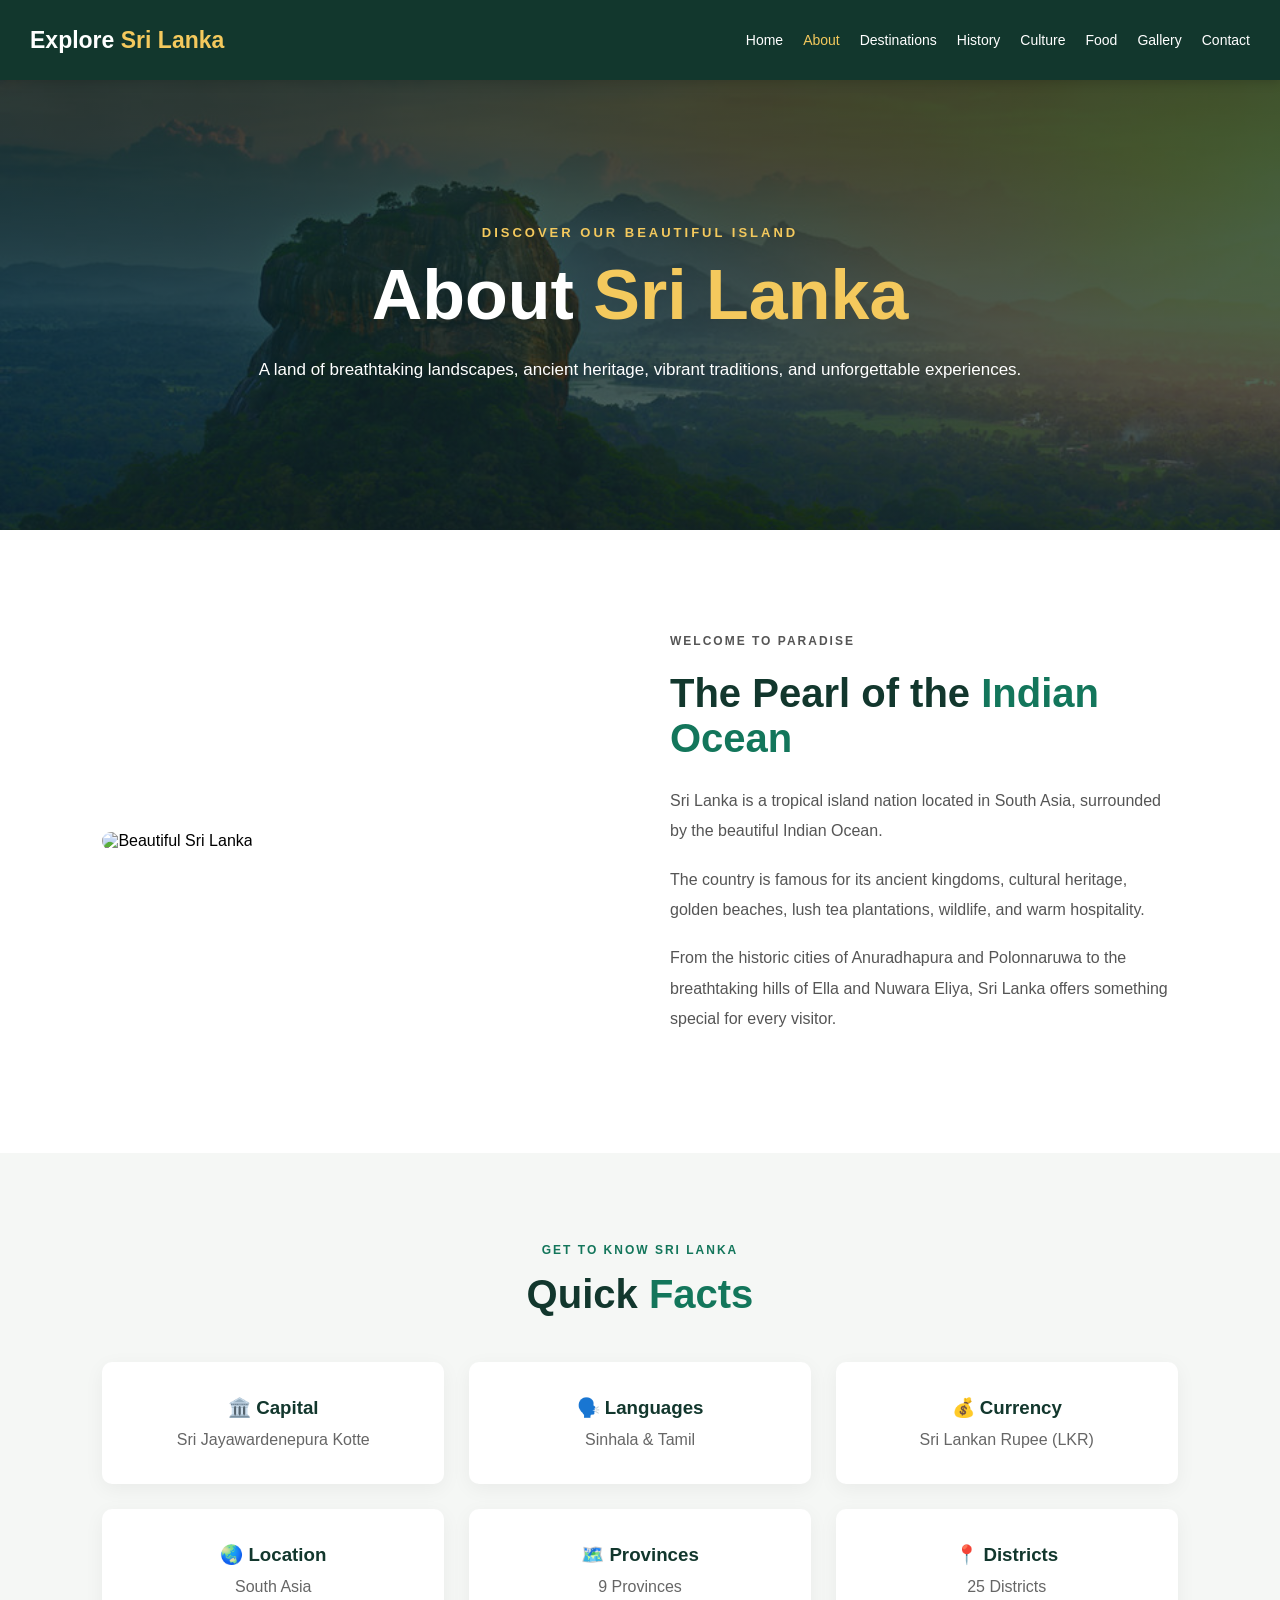
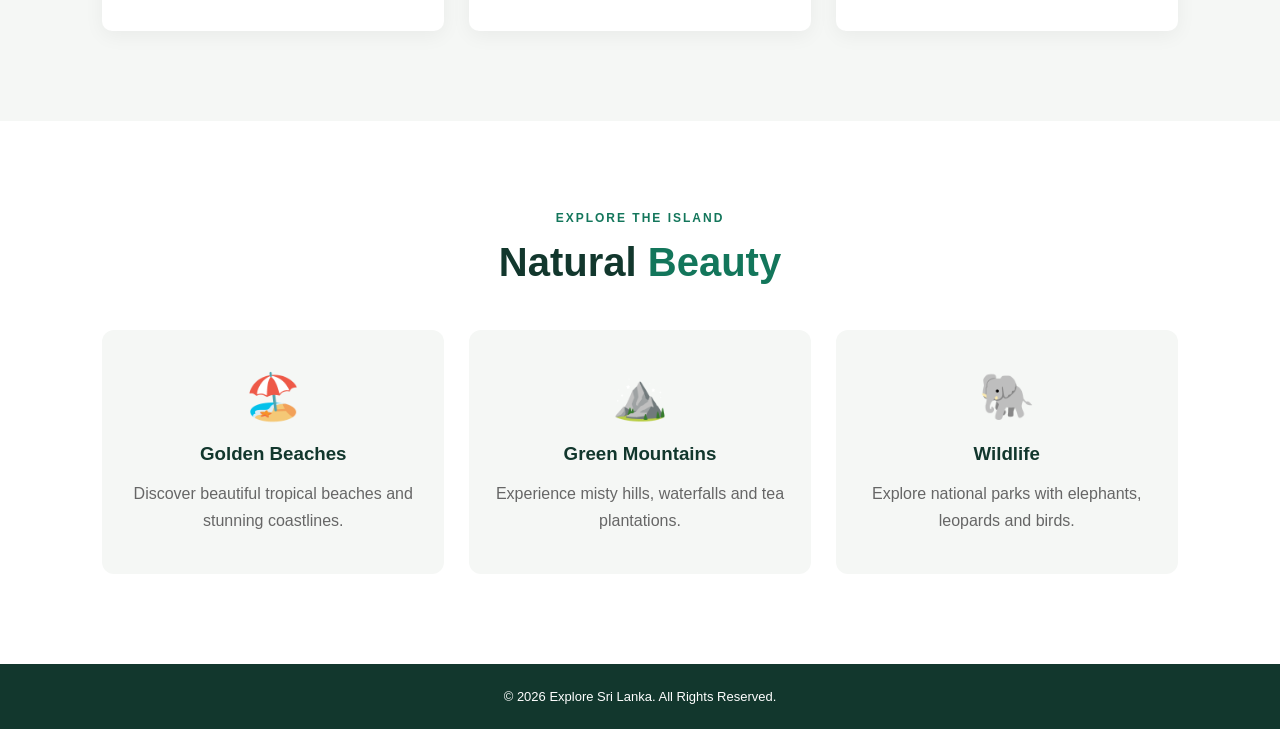
==== frontend/pages/about.html @ 3e44cd5e "Merge pull request #2 from AIWPerera/feature/about Add About page with styling and content" ====
<!DOCTYPE html>
<html lang="en">
<head>
    <meta charset="UTF-8">
    <meta name="viewport"
          content="width=device-width, initial-scale=1.0">

    <title>About Sri Lanka | Explore Sri Lanka</title>

    <link rel="stylesheet" href="../css/style.css">
    <link rel="stylesheet" href="../css/about.css">
</head>
<body>

    <!-- Navigation Bar -->
    <header class="header">
        <nav class="navbar">

            <a href="../index.html" class="logo">
                Explore <span>Sri Lanka</span>
            </a>

            <ul class="nav-links" id="navLinks">
                <li><a href="../index.html">Home</a></li>
                <li><a href="about.html" class="active">About</a></li>
                <li><a href="destinations.html">Destinations</a></li>
                <li><a href="history.html">History</a></li>
                <li><a href="culture.html">Culture</a></li>
                <li><a href="food.html">Food</a></li>
                <li><a href="gallery.html">Gallery</a></li>
                <li><a href="contact.html">Contact</a></li>
            </ul>

            <button class="menu-toggle" id="menuToggle"
                    aria-label="Open navigation menu"
                    aria-expanded="false">
                &#9776;
            </button>

        </nav>
    </header>

    <main>

        <!-- About Hero -->
        <section class="about-hero">
            <div class="about-hero-content">
                <p class="about-subtitle">DISCOVER OUR BEAUTIFUL ISLAND</p>
                <h1>About <span>Sri Lanka</span></h1>
                <p>
                    A land of breathtaking landscapes,
                    ancient heritage, vibrant traditions,
                    and unforgettable experiences.
                </p>
            </div>
        </section>

        <!-- Introduction -->
        <section class="about-intro">
            <div class="intro-container">

                <div class="intro-image">
                    <img src="C:\Users\USER\Desktop\my Sites\Sri Lanka\frontend\assets\images\apura-1.webp"
                         alt="Beautiful Sri Lanka">
                </div>

                <div class="intro-text">
                    <p class="section-label">WELCOME TO PARADISE</p>

                    <h2>The Pearl of the <span>Indian Ocean</span></h2>

                    <p>
                        Sri Lanka is a tropical island nation
                        located in South Asia, surrounded by
                        the beautiful Indian Ocean.
                    </p>

                    <p>
                        The country is famous for its ancient
                        kingdoms, cultural heritage, golden
                        beaches, lush tea plantations,
                        wildlife, and warm hospitality.
                    </p>

                    <p>
                        From the historic cities of
                        Anuradhapura and Polonnaruwa to the
                        breathtaking hills of Ella and
                        Nuwara Eliya, Sri Lanka offers
                        something special for every visitor.
                    </p>
                </div>

            </div>
        </section>

        <!-- Quick Facts -->
        <section class="quick-facts">
            <div class="section-heading">
                <p class="section-label">GET TO KNOW SRI LANKA</p>
                <h2>Quick <span>Facts</span></h2>
            </div>

            <div class="facts-container">
                <div class="fact-card">
                    <h3>🏛️ Capital</h3>
                    <p>Sri Jayawardenepura Kotte</p>
                </div>

                <div class="fact-card">
                    <h3>🗣️ Languages</h3>
                    <p>Sinhala & Tamil</p>
                </div>

                <div class="fact-card">
                    <h3>💰 Currency</h3>
                    <p>Sri Lankan Rupee (LKR)</p>
                </div>

                <div class="fact-card">
                    <h3>🌏 Location</h3>
                    <p>South Asia</p>
                </div>

                <div class="fact-card">
                    <h3>🗺️ Provinces</h3>
                    <p>9 Provinces</p>
                </div>

                <div class="fact-card">
                    <h3>📍 Districts</h3>
                    <p>25 Districts</p>
                </div>
            </div>
        </section>

        <!-- Natural Beauty -->
        <section class="natural-beauty">
            <div class="section-heading">
                <p class="section-label">EXPLORE THE ISLAND</p>
                <h2>Natural <span>Beauty</span></h2>
            </div>

            <div class="beauty-container">
                <div class="beauty-card">
                    <div class="beauty-icon">🏖️</div>
                    <h3>Golden Beaches</h3>
                    <p>
                        Discover beautiful tropical
                        beaches and stunning coastlines.
                    </p>
                </div>

                <div class="beauty-card">
                    <div class="beauty-icon">⛰️</div>
                    <h3>Green Mountains</h3>
                    <p>
                        Experience misty hills,
                        waterfalls and tea plantations.
                    </p>
                </div>

                <div class="beauty-card">
                    <div class="beauty-icon">🐘</div>
                    <h3>Wildlife</h3>
                    <p>
                        Explore national parks with
                        elephants, leopards and birds.
                    </p>
                </div>
            </div>
        </section>

    </main>

    <footer class="about-footer">
        <p>© 2026 Explore Sri Lanka. All Rights Reserved.</p>
    </footer>

    <script src="../js/main.js"></script>
</body>
</html>
---- frontend/css/style.css ----
/* General Styles */
* {
    margin: 0;
    padding: 0;
    box-sizing: border-box;
}

body {
    font-family: Arial, sans-serif;
    background-color: #f5f7f5;
}

/* Header */
.header {
    background-color: #12372d;
    width: 100%;
    position: sticky;
    top: 0;
    z-index: 1000;
    box-shadow: 0 3px 10px rgba(0, 0, 0, 0.15);
}

/* Navbar */
.navbar {
    max-width: 1400px;
    margin: auto;
    padding: 0 30px;
    min-height: 80px;

    display: flex;
    align-items: center;
    justify-content: space-between;
    gap: 20px;
}

/* Logo */
.logo {
    color: white;
    text-decoration: none;
    font-size: 23px;
    font-weight: bold;
    white-space: nowrap;
}

.logo span {
    color: #f4c95d;
}

/* Navigation Links */
.nav-links {
    list-style: none;
    display: flex;
    align-items: center;
    gap: 20px;
}

.nav-links a {
    color: white;
    text-decoration: none;
    font-size: 14px;
    font-weight: 500;
    transition: color 0.3s;
}

.nav-links a:hover,
.nav-links a.active {
    color: #f4c95d;
}

/* Mobile Menu Button */
.menu-toggle {
    display: none;
    background: none;
    border: none;
    color: white;
    font-size: 28px;
    cursor: pointer;
}

/* Temporary Welcome Section */
.welcome {
    text-align: center;
    padding: 100px 20px;
}

.welcome h1 {
    color: #12372d;
    font-size: 42px;
    margin-bottom: 15px;
}

.welcome p {
    color: #555;
    font-size: 20px;
}

/* Responsive Navigation */
@media (max-width: 1100px) {

    .menu-toggle {
        display: block;
    }

    .nav-links {
        display: none;
        position: absolute;
        top: 80px;
        left: 0;
        width: 100%;
        background-color: #12372d;
        flex-direction: column;
        align-items: center;
        padding: 25px;
        gap: 25px;
    }

    .nav-links.show {
        display: flex;
    }
}

@media (max-width: 480px) {

    .navbar {
        padding: 0 15px;
    }

    .logo {
        font-size: 18px;
    }

    .welcome h1 {
        font-size: 30px;
    }
}


/* =========================
   HOME HERO SECTION
========================= */

.hero {
    min-height: calc(100vh - 80px);
    position: relative;
    display: flex;
    align-items: center;

    background-image: url("../assets/images/hero.jpg?v=2");
    background-size: cover;
    background-position: center;
    background-repeat: no-repeat;

    color: white;
}

.hero-overlay {
    position: absolute;
    inset: 0;
    background: linear-gradient(
        90deg,
        rgba(0, 30, 22, 0.88),
        rgba(0, 30, 22, 0.30)
    );
}

.hero-content {
    position: relative;
    z-index: 1;
    max-width: 850px;
    padding: 70px 8%;
}

.hero-subtitle {
    color: #f4c95d;
    font-size: 13px;
    font-weight: bold;
    letter-spacing: 3px;
    margin-bottom: 20px;
}

.hero h1 {
    font-size: clamp(42px, 6vw, 80px);
    font-weight: 800;
    line-height: 1.15;
    margin-bottom: 25px;
}

.hero h1 span {
    color: #f4c95d;
    display: block;
}

.hero-description {
    font-size: 17px;
    line-height: 1.8;
    max-width: 600px;
    margin-bottom: 35px;
    color: #f1f1f1;
}

.hero-buttons {
    display: flex;
    gap: 18px;
    flex-wrap: wrap;
}

.btn {
    display: inline-block;
    padding: 14px 28px;
    border-radius: 5px;
    font-size: 14px;
    font-weight: bold;
    text-decoration: none;
    transition: 0.3s;
}

.btn-primary {
    background-color: #f4c95d;
    color: #12372d;
}

.btn-primary:hover {
    background-color: #ffdb80;
    transform: translateY(-3px);
}

.btn-outline {
    border: 2px solid white;
    color: white;
}

.btn-outline:hover {
    background-color: white;
    color: #12372d;
    transform: translateY(-3px);
}

/* Mobile Responsive Hero */
@media (max-width: 768px) {
    .hero {
        min-height: calc(100vh - 80px);
    }

    .hero-content {
        padding: 60px 6%;
    }

    .hero-description {
        font-size: 15px;
    }

    .hero-buttons {
        flex-direction: column;
        align-items: flex-start;
    }
}
---- frontend/css/about.css ----
/* ABOUT PAGE */

.about-hero {
    min-height: 450px;
    display: flex;
    align-items: center;
    justify-content: center;
    text-align: center;
    padding: 100px 20px;

    background:
        linear-gradient(rgba(0, 35, 25, 0.75),
                        rgba(0, 35, 25, 0.65)),
        url("../assets/images/hero.jpg")
        center/cover no-repeat;
}

.about-hero-content {
    max-width: 800px;
    color: white;
}

.about-subtitle {
    color: #f4c95d;
    letter-spacing: 3px;
    font-size: 13px;
    font-weight: bold;
    margin-bottom: 15px;
}

.about-hero h1 {
    font-size: clamp(42px, 6vw, 70px);
    margin-bottom: 20px;
}

.about-hero h1 span {
    color: #f4c95d;
}

.about-hero-content > p:last-child {
    font-size: 17px;
    line-height: 1.8;
}

.about-intro {
    padding: 100px 8%;
    background: white;
}

.intro-container {
    max-width: 1200px;
    margin: auto;
    display: grid;
    grid-template-columns: 1fr 1fr;
    gap: 60px;
    align-items: center;
}

.intro-image img {
    width: 100%;
    height: 450px;
    object-fit: cover;
    border-radius: 12px;
}

.section-label {
    color: #13765b;
    font-weight: bold;
    font-size: 12px;
    letter-spacing: 2px;
    margin-bottom: 15px;
}

.intro-text h2,
.section-heading h2 {
    font-size: 40px;
    color: #12372d;
    margin-bottom: 25px;
}

.intro-text h2 span,
.section-heading h2 span {
    color: #13765b;
}

.intro-text p {
    line-height: 1.9;
    color: #555;
    margin-bottom: 18px;
}

/* Quick Facts */
.quick-facts {
    padding: 90px 8%;
    background: #f5f7f5;
}

.section-heading {
    text-align: center;
    margin-bottom: 45px;
}

.facts-container {
    max-width: 1150px;
    margin: auto;
    display: grid;
    grid-template-columns: repeat(3, 1fr);
    gap: 25px;
}

.fact-card {
    background: white;
    padding: 35px 20px;
    border-radius: 10px;
    text-align: center;
    box-shadow: 0 5px 20px rgba(0,0,0,0.05);
    transition: transform 0.3s;
}

.fact-card:hover {
    transform: translateY(-7px);
}

.fact-card h3 {
    color: #12372d;
    margin-bottom: 12px;
}

.fact-card p {
    color: #666;
}

/* Natural Beauty */
.natural-beauty {
    padding: 90px 8%;
    background: white;
}

.beauty-container {
    max-width: 1150px;
    margin: auto;
    display: grid;
    grid-template-columns: repeat(3, 1fr);
    gap: 25px;
}

.beauty-card {
    background: #f5f7f5;
    padding: 40px 25px;
    border-radius: 12px;
    text-align: center;
    transition: transform 0.3s;
}

.beauty-card:hover {
    transform: translateY(-7px);
}

.beauty-icon {
    font-size: 45px;
    margin-bottom: 20px;
}

.beauty-card h3 {
    color: #12372d;
    margin-bottom: 15px;
}

.beauty-card p {
    color: #666;
    line-height: 1.7;
}

/* Footer */
.about-footer {
    background: #12372d;
    padding: 25px;
    text-align: center;
}

.about-footer p {
    color: white;
    font-size: 13px;
}

/* Responsive */
@media (max-width: 768px) {
    .intro-container {
        grid-template-columns: 1fr;
    }

    .facts-container,
    .beauty-container {
        grid-template-columns: 1fr;
    }

    .intro-text h2,
    .section-heading h2 {
        font-size: 30px;
    }

    .about-intro {
        padding: 60px 6%;
    }
}
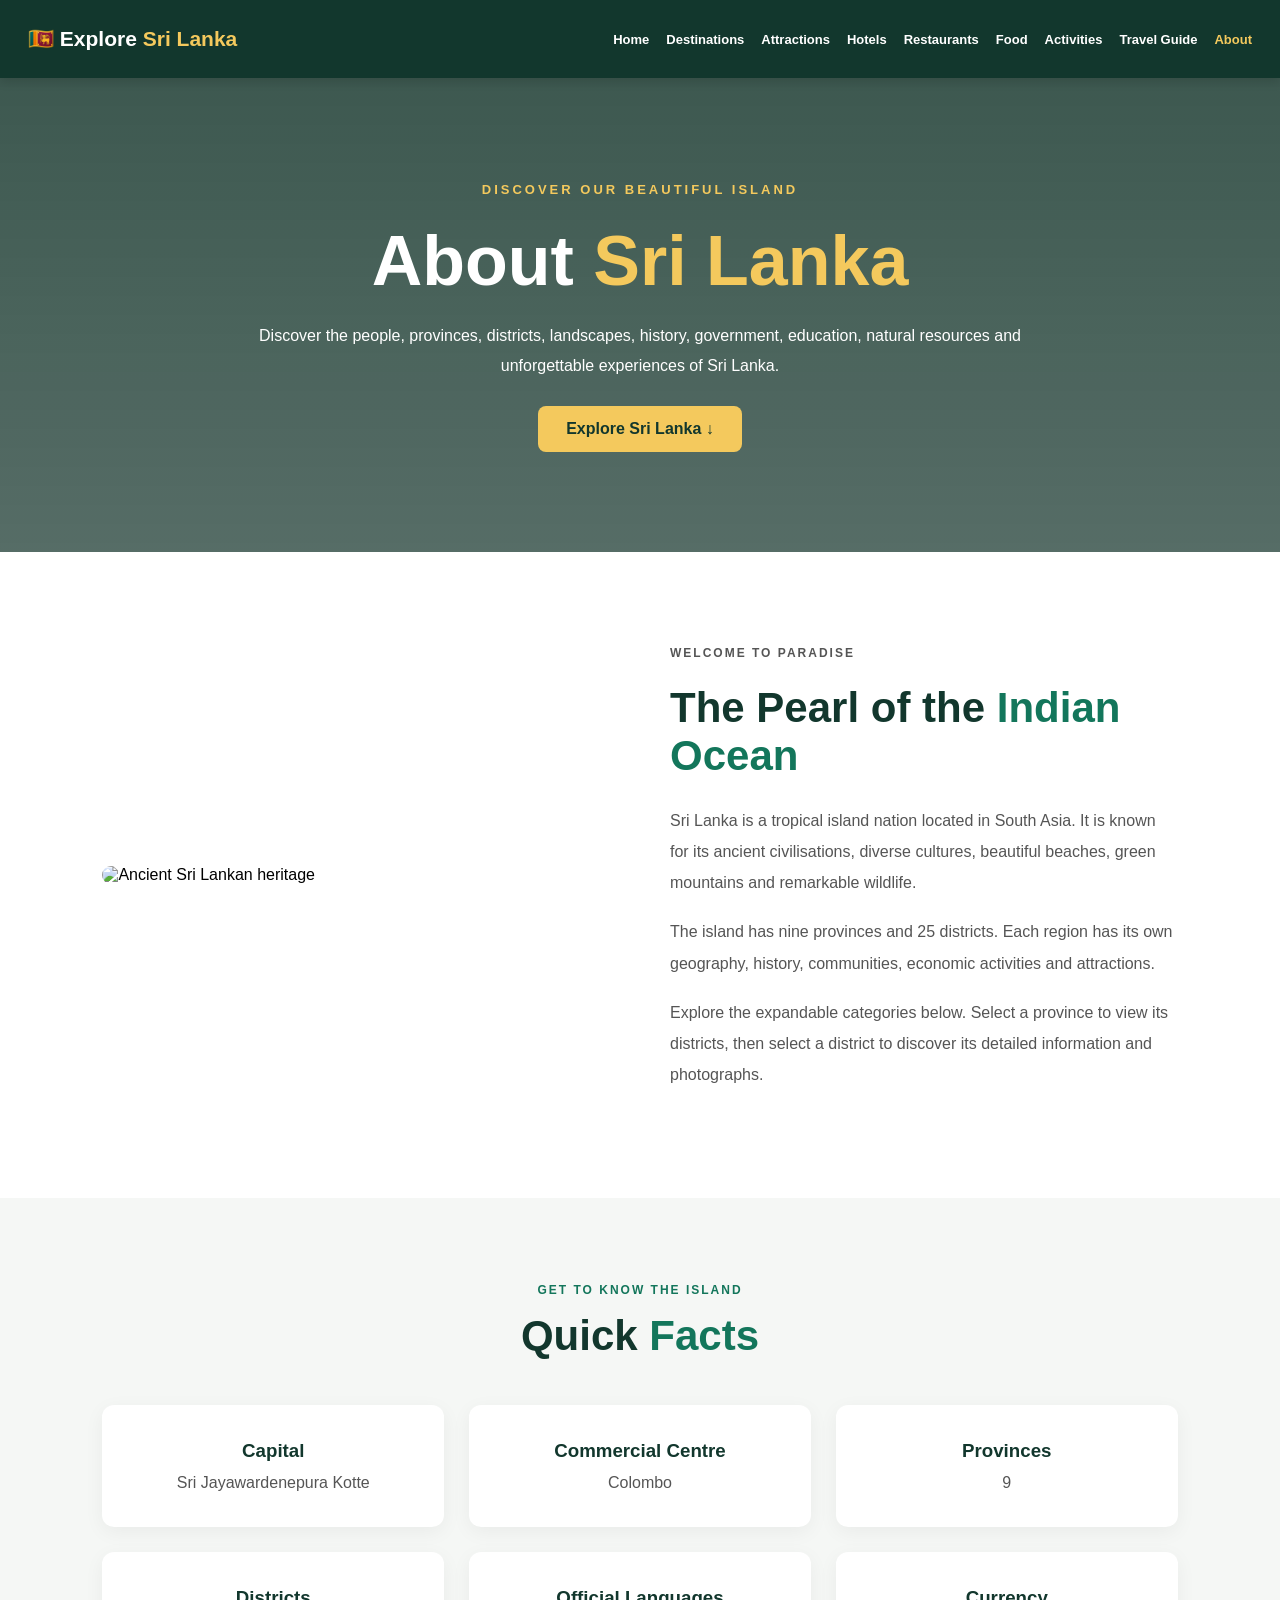
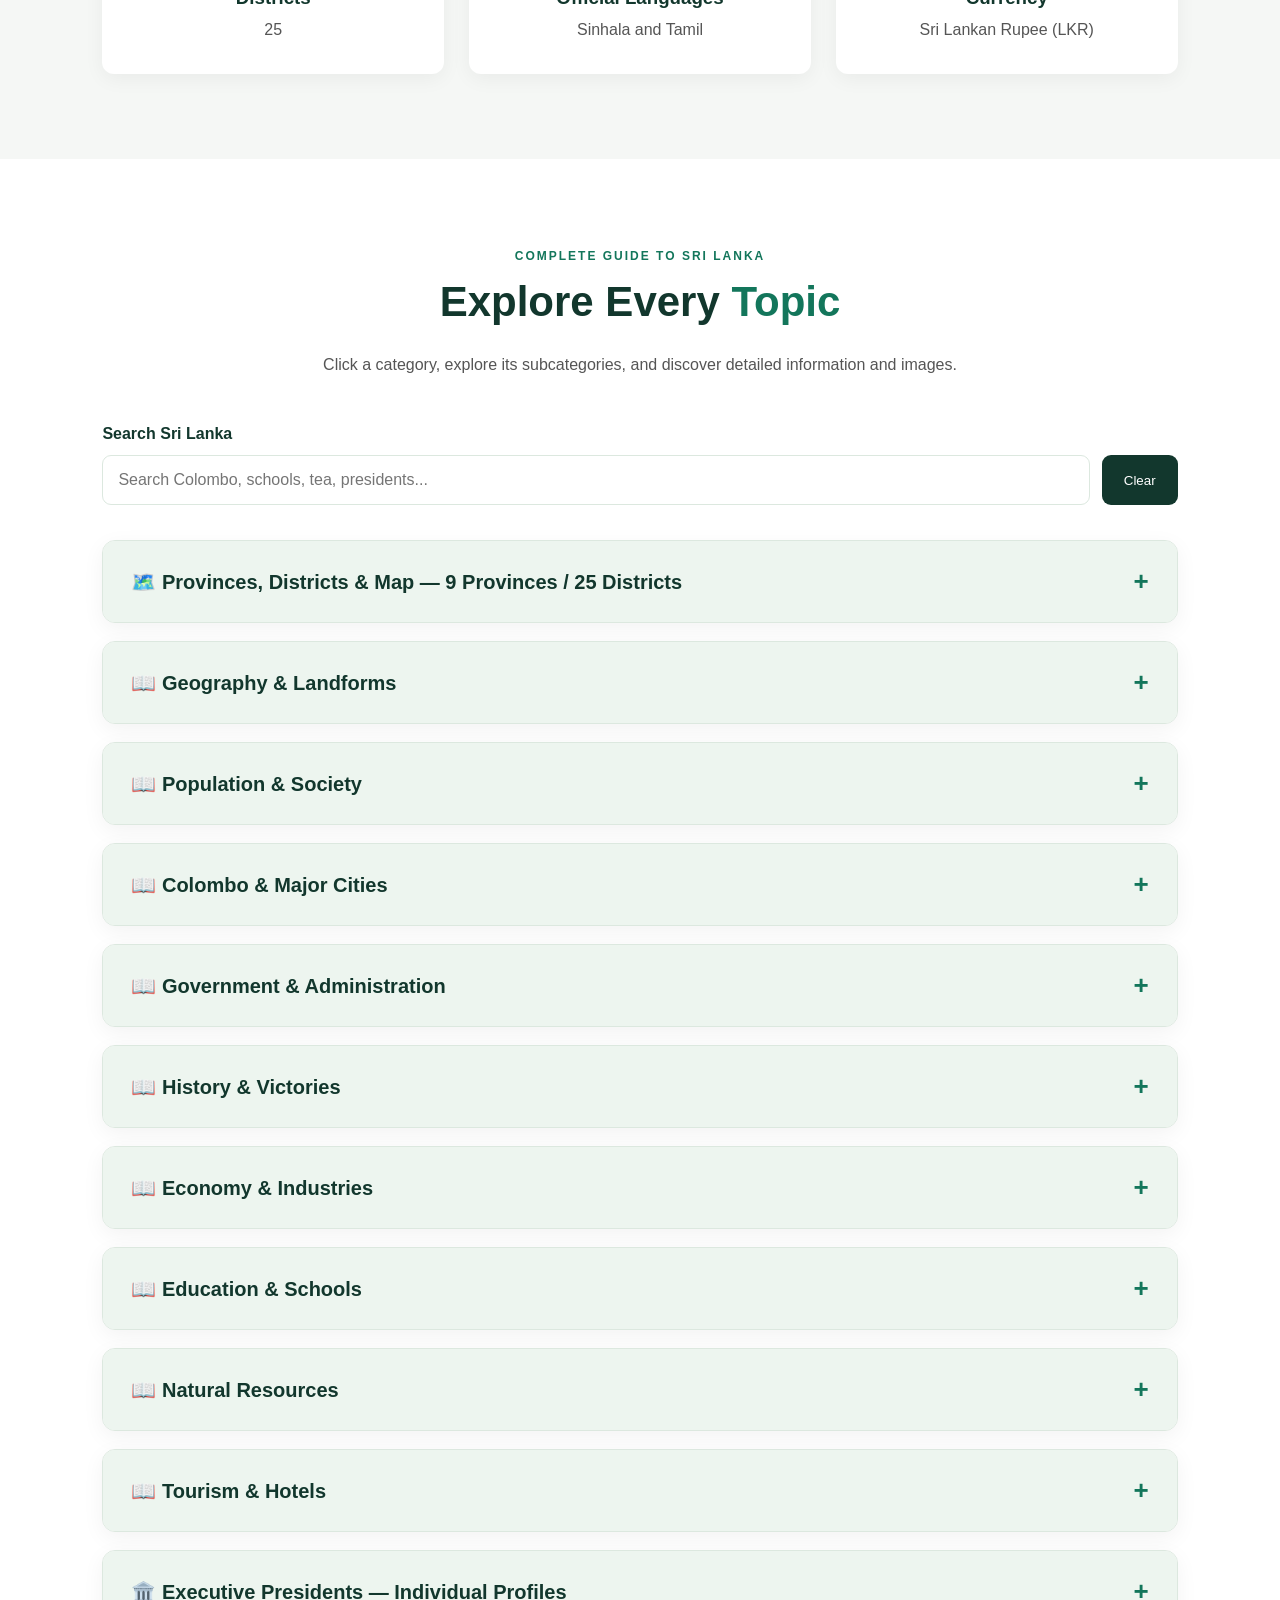
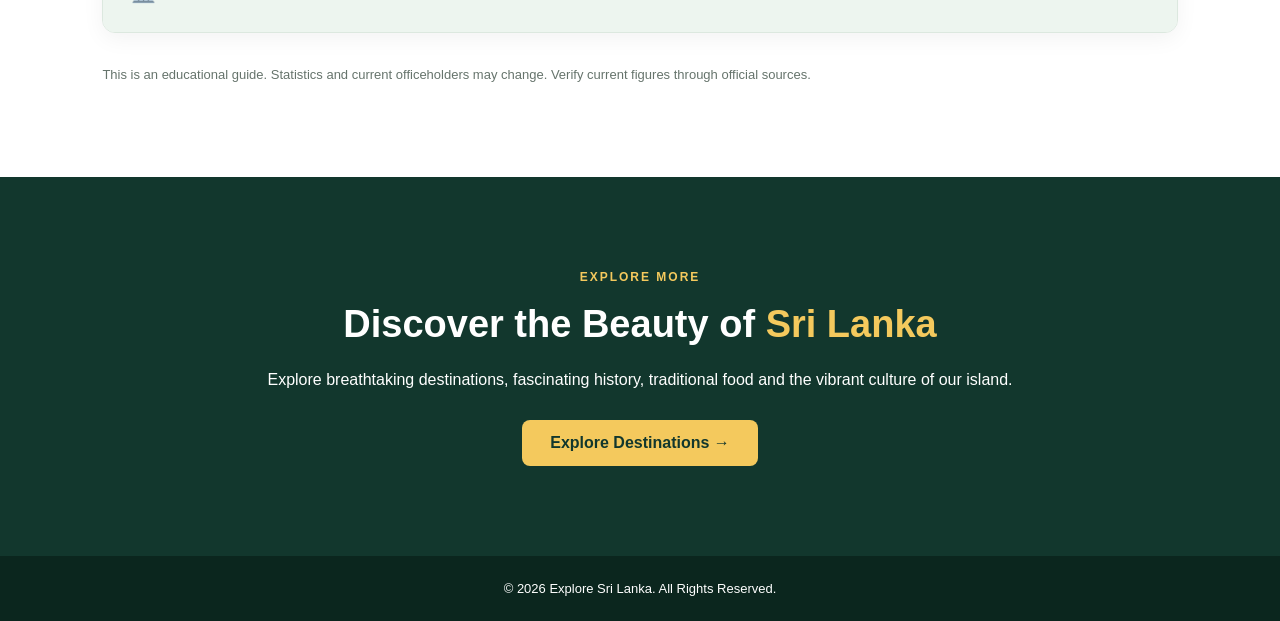
==== commit 81294c6f: "Add destinations, hotels, restaurants and food guide pages" ====
--- a/frontend/pages/about.html
+++ b/frontend/pages/about.html
@@ -1,19 +1,25 @@
 
 <!DOCTYPE html>
 <html lang="en">
+
 <head>
     <meta charset="UTF-8">
-    <meta name="viewport"
-          content="width=device-width, initial-scale=1.0">
+    <meta name="viewport" content="width=device-width, initial-scale=1.0">
+
+    <meta name="description"
+          content="Explore Sri Lanka's provinces, districts, history, geography, people, education, economy and tourism.">
 
     <title>About Sri Lanka | Explore Sri Lanka</title>
 
-    <link rel="stylesheet" href="../css/style.css">
-    <link rel="stylesheet" href="../css/about.css">
+    
+<link rel="stylesheet" href="../css/style.css">
+<link rel="stylesheet" href="../css/about.css">
+
 </head>
+
 <body>
 
-    <!-- Navigation Bar -->
+    <!-- NAVIGATION -->
     <header class="header">
         <nav class="navbar">
 
@@ -32,7 +38,9 @@
                 <li><a href="contact.html">Contact</a></li>
             </ul>
 
-            <button class="menu-toggle" id="menuToggle"
+            <button class="menu-toggle"
+                    id="menuToggle"
+                    type="button"
                     aria-label="Open navigation menu"
                     aria-expanded="false">
                 &#9776;
@@ -43,141 +51,203 @@
 
     <main>
 
-        <!-- About Hero -->
+        <!-- HERO -->
         <section class="about-hero">
             <div class="about-hero-content">
-                <p class="about-subtitle">DISCOVER OUR BEAUTIFUL ISLAND</p>
+
+                <p class="about-subtitle">
+                    DISCOVER OUR BEAUTIFUL ISLAND
+                </p>
+
                 <h1>About <span>Sri Lanka</span></h1>
+
                 <p>
-                    A land of breathtaking landscapes,
-                    ancient heritage, vibrant traditions,
-                    and unforgettable experiences.
-                </p>
-            </div>
-        </section>
-
-        <!-- Introduction -->
+                    Discover the people, provinces, districts,
+                    landscapes, history, government, education,
+                    natural resources and unforgettable
+                    experiences of Sri Lanka.
+                </p>
+
+                <a href="#explore-topics" class="about-button">
+                    Explore Sri Lanka ↓
+                </a>
+
+            </div>
+        </section>
+
+        <!-- INTRODUCTION -->
         <section class="about-intro">
+
             <div class="intro-container">
 
                 <div class="intro-image">
-                    <img src="C:\Users\USER\Desktop\my Sites\Sri Lanka\frontend\assets\images\apura-1.webp"
-                         alt="Beautiful Sri Lanka">
+                    <img src="https://www.andbeyond.com/wp-content/uploads/sites/5/colombo-sri-lanka.jpg"
+                         alt="Ancient Sri Lankan heritage">
                 </div>
 
                 <div class="intro-text">
-                    <p class="section-label">WELCOME TO PARADISE</p>
-
-                    <h2>The Pearl of the <span>Indian Ocean</span></h2>
+
+                    <p class="section-label">
+                        WELCOME TO PARADISE
+                    </p>
+
+                    <h2>
+                        The Pearl of the
+                        <span>Indian Ocean</span>
+                    </h2>
 
                     <p>
                         Sri Lanka is a tropical island nation
-                        located in South Asia, surrounded by
-                        the beautiful Indian Ocean.
+                        located in South Asia. It is known
+                        for its ancient civilisations, diverse
+                        cultures, beautiful beaches, green
+                        mountains and remarkable wildlife.
                     </p>
 
                     <p>
-                        The country is famous for its ancient
-                        kingdoms, cultural heritage, golden
-                        beaches, lush tea plantations,
-                        wildlife, and warm hospitality.
+                        The island has nine provinces and
+                        25 districts. Each region has its
+                        own geography, history, communities,
+                        economic activities and attractions.
                     </p>
 
                     <p>
-                        From the historic cities of
-                        Anuradhapura and Polonnaruwa to the
-                        breathtaking hills of Ella and
-                        Nuwara Eliya, Sri Lanka offers
-                        something special for every visitor.
-                    </p>
+                        Explore the expandable categories below.
+                        Select a province to view its districts,
+                        then select a district to discover
+                        its detailed information and photographs.
+                    </p>
+
                 </div>
-
-            </div>
-        </section>
-
-        <!-- Quick Facts -->
+            </div>
+
+        </section>
+
+        <!-- QUICK FACTS -->
         <section class="quick-facts">
+
             <div class="section-heading">
-                <p class="section-label">GET TO KNOW SRI LANKA</p>
+                <p class="section-label">GET TO KNOW THE ISLAND</p>
                 <h2>Quick <span>Facts</span></h2>
             </div>
 
             <div class="facts-container">
-                <div class="fact-card">
-                    <h3>🏛️ Capital</h3>
+
+                <article class="fact-card">
+                    <h3>Capital</h3>
                     <p>Sri Jayawardenepura Kotte</p>
+                </article>
+
+                <article class="fact-card">
+                    <h3>Commercial Centre</h3>
+                    <p>Colombo</p>
+                </article>
+
+                <article class="fact-card">
+                    <h3>Provinces</h3>
+                    <p>9</p>
+                </article>
+
+                <article class="fact-card">
+                    <h3>Districts</h3>
+                    <p>25</p>
+                </article>
+
+                <article class="fact-card">
+                    <h3>Official Languages</h3>
+                    <p>Sinhala and Tamil</p>
+                </article>
+
+                <article class="fact-card">
+                    <h3>Currency</h3>
+                    <p>Sri Lankan Rupee (LKR)</p>
+                </article>
+
+            </div>
+        </section>
+
+        <!-- MAIN ACCORDION CONTENT -->
+        <section class="explore-section" id="explore-topics">
+
+            <div class="section-heading">
+
+                <p class="section-label">
+                    COMPLETE GUIDE TO SRI LANKA
+                </p>
+
+                <h2>
+                    Explore Every <span>Topic</span>
+                </h2>
+
+                <p class="section-description">
+                    Click a category, explore its subcategories,
+                    and discover detailed information and images.
+                </p>
+
+            </div>
+
+            <!-- SEARCH -->
+            <div class="about-search">
+                <label for="topicSearch">
+                    Search Sri Lanka
+                </label>
+
+                <div class="search-controls">
+                    <input type="search"
+                           id="topicSearch"
+                           placeholder="Search Colombo, schools, tea, presidents...">
+
+                    <button type="button" id="clearSearch">
+                        Clear
+                    </button>
                 </div>
-
-                <div class="fact-card">
-                    <h3>🗣️ Languages</h3>
-                    <p>Sinhala & Tamil</p>
-                </div>
-
-                <div class="fact-card">
-                    <h3>💰 Currency</h3>
-                    <p>Sri Lankan Rupee (LKR)</p>
-                </div>
-
-                <div class="fact-card">
-                    <h3>🌏 Location</h3>
-                    <p>South Asia</p>
-                </div>
-
-                <div class="fact-card">
-                    <h3>🗺️ Provinces</h3>
-                    <p>9 Provinces</p>
-                </div>
-
-                <div class="fact-card">
-                    <h3>📍 Districts</h3>
-                    <p>25 Districts</p>
-                </div>
-            </div>
-        </section>
-
-        <!-- Natural Beauty -->
-        <section class="natural-beauty">
-            <div class="section-heading">
-                <p class="section-label">EXPLORE THE ISLAND</p>
-                <h2>Natural <span>Beauty</span></h2>
-            </div>
-
-            <div class="beauty-container">
-                <div class="beauty-card">
-                    <div class="beauty-icon">🏖️</div>
-                    <h3>Golden Beaches</h3>
-                    <p>
-                        Discover beautiful tropical
-                        beaches and stunning coastlines.
-                    </p>
-                </div>
-
-                <div class="beauty-card">
-                    <div class="beauty-icon">⛰️</div>
-                    <h3>Green Mountains</h3>
-                    <p>
-                        Experience misty hills,
-                        waterfalls and tea plantations.
-                    </p>
-                </div>
-
-                <div class="beauty-card">
-                    <div class="beauty-icon">🐘</div>
-                    <h3>Wildlife</h3>
-                    <p>
-                        Explore national parks with
-                        elephants, leopards and birds.
-                    </p>
-                </div>
-            </div>
+            </div>
+
+            <!-- ALL DROPDOWNS GENERATED BY JS -->
+            <div id="topicRoot" class="topic-root"></div>
+
+            <p class="content-note">
+                This is an educational guide. Statistics and
+                current officeholders may change. Verify
+                current figures through official sources.
+            </p>
+
+        </section>
+
+        <!-- VISIT -->
+        <section class="about-visit-section">
+
+            <p class="section-label">EXPLORE MORE</p>
+
+            <h2>
+                Discover the Beauty of
+                <span>Sri Lanka</span>
+            </h2>
+
+            <p>
+                Explore breathtaking destinations,
+                fascinating history, traditional food
+                and the vibrant culture of our island.
+            </p>
+
+            <a href="destinations.html" class="about-button">
+                Explore Destinations →
+            </a>
+
         </section>
 
     </main>
 
+    <!-- FOOTER -->
     <footer class="about-footer">
-        <p>© 2026 Explore Sri Lanka. All Rights Reserved.</p>
+        <p>
+            © 2026 Explore Sri Lanka.
+            All Rights Reserved.
+        </p>
     </footer>
 
     <script src="../js/main.js"></script>
+    <script src="../js/about.js" defer></script>
+
 </body>
 </html>
--- a/frontend/css/style.css
+++ b/frontend/css/style.css
@@ -255,3 +255,110 @@
         align-items: flex-start;
     }
 }
+
+/* ========================================
+   TOURISM WEBSITE - SHARED NAVBAR
+======================================== */
+
+.header {
+    background: #12372d;
+    position: sticky;
+    top: 0;
+    z-index: 1000;
+}
+
+.navbar {
+    max-width: 1500px;
+    min-height: 78px;
+    padding: 0 28px;
+    margin: auto;
+
+    display: flex;
+    justify-content: space-between;
+    align-items: center;
+    gap: 20px;
+}
+
+.logo {
+    font-size: 21px;
+    font-weight: 800;
+    white-space: nowrap;
+}
+
+.nav-links {
+    display: flex;
+    align-items: center;
+    justify-content: flex-end;
+    gap: 17px;
+    list-style: none;
+}
+
+.nav-links a {
+    font-size: 13px;
+    font-weight: 600;
+    white-space: nowrap;
+    text-decoration: none;
+    color: #ffffff;
+}
+
+.nav-links a:hover,
+.nav-links a.active {
+    color: #f4c95d;
+}
+
+@media (max-width: 1200px) {
+
+    .menu-toggle {
+        display: block;
+        color: white;
+        background: transparent;
+        border: none;
+        font-size: 29px;
+        cursor: pointer;
+    }
+
+    .nav-links {
+        display: none;
+        position: absolute;
+        top: 100%;
+        left: 0;
+        right: 0;
+
+        background: #12372d;
+        padding: 18px 25px 25px;
+
+        flex-direction: column;
+        align-items: stretch;
+        gap: 0;
+
+        max-height: 75vh;
+        overflow-y: auto;
+        box-shadow: 0 12px 20px rgba(0, 0, 0, 0.15);
+    }
+
+    .nav-links.show {
+        display: flex;
+    }
+
+    .nav-links li {
+        width: 100%;
+    }
+
+    .nav-links a {
+        display: block;
+        padding: 13px 8px;
+        font-size: 15px;
+    }
+}
+
+@media (max-width: 480px) {
+
+    .navbar {
+        min-height: 70px;
+        padding: 0 18px;
+    }
+
+    .logo {
+        font-size: 18px;
+    }
+}
--- a/frontend/css/about.css
+++ b/frontend/css/about.css
@@ -1,50 +1,97 @@
 
-/* ABOUT PAGE */
+/* ==========================================
+   EXPLORE SRI LANKA - ABOUT PAGE
+   GREEN AND GOLD THEME
+========================================== */
+
+:root {
+    --forest: #12372d;
+    --green: #13765b;
+    --gold: #f4c95d;
+    --light: #f5f7f5;
+    --text: #555;
+    --border: #dce8df;
+}
+
+* {
+    box-sizing: border-box;
+}
+
+html {
+    scroll-behavior: smooth;
+}
+
+/* ==========================================
+   1. HERO
+========================================== */
 
 .about-hero {
     min-height: 450px;
+    padding: 100px 8%;
     display: flex;
     align-items: center;
     justify-content: center;
     text-align: center;
-    padding: 100px 20px;
 
     background:
-        linear-gradient(rgba(0, 35, 25, 0.75),
-                        rgba(0, 35, 25, 0.65)),
-        url("../assets/images/hero.jpg")
-        center/cover no-repeat;
+        linear-gradient(
+            rgba(0, 35, 25, 0.75),
+            rgba(0, 35, 25, 0.65)
+        ),
+        url("https://encrypted-tbn0.gstatic.com/images?q=tbn:ANd9GcTS1T64itIgU7hA089i3idwz6i740Nprfm9QBrssDQ7-Q&s=10")
+        center / cover no-repeat;
 }
 
 .about-hero-content {
-    max-width: 800px;
+    max-width: 850px;
     color: white;
 }
 
 .about-subtitle {
-    color: #f4c95d;
+    color: var(--gold);
+    font-size: 13px;
+    font-weight: 800;
     letter-spacing: 3px;
-    font-size: 13px;
-    font-weight: bold;
-    margin-bottom: 15px;
+    margin-bottom: 18px;
 }
 
 .about-hero h1 {
+    color: white;
     font-size: clamp(42px, 6vw, 70px);
     margin-bottom: 20px;
 }
 
 .about-hero h1 span {
-    color: #f4c95d;
-}
-
-.about-hero-content > p:last-child {
-    font-size: 17px;
-    line-height: 1.8;
-}
+    color: var(--gold);
+}
+
+.about-hero-content > p {
+    line-height: 1.9;
+}
+
+.about-button {
+    display: inline-block;
+    margin-top: 25px;
+    padding: 14px 28px;
+    background: var(--gold);
+    color: var(--forest);
+    border-radius: 8px;
+    text-decoration: none;
+    font-weight: 800;
+    transition: 0.3s;
+}
+
+.about-button:hover {
+    background: #ffdb7c;
+    transform: translateY(-3px);
+}
+
+/* ==========================================
+   2. INTRODUCTION
+========================================== */
 
 .about-intro {
-    padding: 100px 8%;
+    padding: 90px 8%;
     background: white;
 }
 
@@ -61,44 +108,54 @@
     width: 100%;
     height: 450px;
     object-fit: cover;
-    border-radius: 12px;
+    border-radius: 14px;
 }
 
 .section-label {
-    color: #13765b;
-    font-weight: bold;
+    color: var(--green);
     font-size: 12px;
+    font-weight: 800;
     letter-spacing: 2px;
     margin-bottom: 15px;
 }
 
 .intro-text h2,
 .section-heading h2 {
-    font-size: 40px;
-    color: #12372d;
+    color: var(--forest);
+    font-size: clamp(30px, 4vw, 42px);
     margin-bottom: 25px;
 }
 
 .intro-text h2 span,
 .section-heading h2 span {
-    color: #13765b;
+    color: var(--green);
 }
 
 .intro-text p {
-    line-height: 1.9;
-    color: #555;
+    color: var(--text);
+    line-height: 1.95;
     margin-bottom: 18px;
 }
 
-/* Quick Facts */
+/* ==========================================
+   3. QUICK FACTS
+========================================== */
+
 .quick-facts {
-    padding: 90px 8%;
-    background: #f5f7f5;
+    padding: 85px 8%;
+    background: var(--light);
 }
 
 .section-heading {
     text-align: center;
     margin-bottom: 45px;
+}
+
+.section-description {
+    max-width: 750px;
+    margin: auto;
+    color: var(--text);
+    line-height: 1.8;
 }
 
 .facts-container {
@@ -110,72 +167,380 @@
 }
 
 .fact-card {
+    padding: 35px 20px;
     background: white;
-    padding: 35px 20px;
-    border-radius: 10px;
+    border-radius: 12px;
     text-align: center;
-    box-shadow: 0 5px 20px rgba(0,0,0,0.05);
-    transition: transform 0.3s;
-}
-
-.fact-card:hover {
-    transform: translateY(-7px);
+    box-shadow: 0 5px 20px rgba(0, 0, 0, 0.05);
 }
 
 .fact-card h3 {
-    color: #12372d;
+    color: var(--forest);
     margin-bottom: 12px;
 }
 
 .fact-card p {
-    color: #666;
-}
-
-/* Natural Beauty */
-.natural-beauty {
+    color: var(--text);
+}
+
+/* ==========================================
+   4. TOPIC BROWSER
+========================================== */
+
+.explore-section {
     padding: 90px 8%;
     background: white;
 }
 
-.beauty-container {
+.topic-root {
     max-width: 1150px;
     margin: auto;
     display: grid;
-    grid-template-columns: repeat(3, 1fr);
-    gap: 25px;
-}
-
-.beauty-card {
-    background: #f5f7f5;
-    padding: 40px 25px;
+    gap: 18px;
+}
+
+/* ==========================================
+   5. SEARCH
+========================================== */
+
+.about-search {
+    max-width: 1150px;
+    margin: 0 auto 35px;
+}
+
+.about-search label {
+    display: block;
+    color: var(--forest);
+    font-weight: 700;
+    margin-bottom: 12px;
+}
+
+.search-controls {
+    display: flex;
+    gap: 12px;
+}
+
+.search-controls input {
+    flex: 1;
+    min-width: 0;
+    padding: 15px;
+    border: 1px solid var(--border);
+    border-radius: 9px;
+    font: inherit;
+}
+
+.search-controls input:focus {
+    outline: 2px solid var(--green);
+    outline-offset: 2px;
+}
+
+.search-controls button {
+    padding: 14px 22px;
+    background: var(--forest);
+    color: white;
+    border: none;
+    border-radius: 9px;
+    cursor: pointer;
+}
+
+/* ==========================================
+   6. MAIN CATEGORY DROPDOWN
+========================================== */
+
+.accordion {
+    background: white;
+    border: 1px solid var(--border);
+    border-radius: 13px;
+    overflow: hidden;
+}
+
+.accordion > summary {
+    list-style: none;
+    cursor: pointer;
+    display: flex;
+    justify-content: space-between;
+    align-items: center;
+    gap: 15px;
+    color: var(--forest);
+    font-weight: 800;
+}
+
+.accordion > summary::-webkit-details-marker {
+    display: none;
+}
+
+.accordion > summary::after {
+    content: "+";
+    color: var(--green);
+    font-size: 26px;
+    flex-shrink: 0;
+}
+
+.accordion[open] > summary::after {
+    content: "−";
+}
+
+.accordion-level-1 {
+    box-shadow: 0 6px 22px rgba(0, 0, 0, 0.05);
+}
+
+.accordion-level-1 > summary {
+    background: #edf5ef;
+    padding: 25px 28px;
+    font-size: 20px;
+}
+
+.accordion-level-1[open] > summary {
+    border-bottom: 1px solid var(--border);
+}
+
+.accordion-body {
+    padding: 24px;
+}
+
+/* ==========================================
+   7. SUBCATEGORY / PROVINCE DROPDOWN
+========================================== */
+
+.accordion-level-2 {
+    margin-bottom: 14px;
+    background: #fafcfb;
+}
+
+.accordion-level-2 > summary {
+    padding: 20px;
+    font-size: 17px;
+}
+
+.accordion-level-2[open] > summary {
+    background: #e8f3ec;
+}
+
+.accordion-level-2 > .accordion-body {
+    padding: 18px;
+}
+
+/* ==========================================
+   8. DISTRICT DROPDOWN
+========================================== */
+
+.accordion-level-3 {
+    margin-bottom: 12px;
+    background: white;
+}
+
+.accordion-level-3 > summary {
+    padding: 17px 20px;
+    font-size: 16px;
+}
+
+.accordion-level-3[open] > summary {
+    background: #f0f7f2;
+}
+
+.accordion-level-3 > .accordion-body {
+    padding: 20px;
+}
+
+/* ==========================================
+   9. DETAIL CONTENT
+========================================== */
+
+.detail-panel {
+    display: grid;
+    grid-template-columns: 1fr 1.3fr;
+    gap: 30px;
+    align-items: start;
+    margin-bottom: 25px;
+}
+
+.detail-panel h4 {
+    color: var(--forest);
+    font-size: 22px;
+    margin-bottom: 16px;
+}
+
+.detail-panel p {
+    color: var(--text);
+    font-size: 15px;
+    line-height: 1.95;
+    margin-bottom: 15px;
+}
+
+.detail-photo img {
+    display: block;
+    width: 100%;
+    height: 280px;
+    object-fit: cover;
     border-radius: 12px;
+}
+
+.image-missing {
+    min-height: 250px;
+    padding: 20px;
+    display: grid;
+    place-items: center;
     text-align: center;
-    transition: transform 0.3s;
-}
-
-.beauty-card:hover {
-    transform: translateY(-7px);
-}
-
-.beauty-icon {
-    font-size: 45px;
+    color: #527563;
+    background: #e6f0e8;
+    border-radius: 12px;
+}
+
+/* ==========================================
+   10. DISTRICT INFORMATION SECTIONS
+========================================== */
+
+.district-section {
+    padding: 25px 0;
+    border-bottom: 1px solid var(--border);
+}
+
+.district-section:last-child {
+    border-bottom: none;
+}
+
+.district-section h4 {
+    color: var(--forest);
+    font-size: 21px;
+    margin-bottom: 15px;
+}
+
+.district-section p {
+    color: var(--text);
+    line-height: 1.95;
+    margin-bottom: 14px;
+}
+
+.district-section img {
+    display: block;
+    width: 100%;
+    max-height: 360px;
+    object-fit: cover;
+    border-radius: 12px;
+    margin: 18px 0;
+}
+
+.district-tags {
+    display: flex;
+    flex-wrap: wrap;
+    gap: 10px;
+    margin: 15px 0;
+}
+
+.district-tags span {
+    background: #e5f2e9;
+    color: var(--green);
+    border-radius: 25px;
+    padding: 8px 13px;
+    font-size: 12px;
+    font-weight: 700;
+}
+
+/* ==========================================
+   11. MAP
+========================================== */
+
+.map-block {
+    padding: 20px;
+    margin-bottom: 25px;
+    background: var(--light);
+    border-radius: 12px;
+}
+
+.map-block p {
+    color: var(--text);
+    line-height: 1.8;
+    margin-bottom: 15px;
+}
+
+.map-block iframe {
+    width: 100%;
+    height: 360px;
+    border: 0;
+    border-radius: 10px;
+}
+
+/* ==========================================
+   12. PRESIDENT CARDS
+========================================== */
+
+.president-grid {
+    display: grid;
+    grid-template-columns: repeat(2, 1fr);
+    gap: 20px;
+}
+
+.president-card {
+    padding: 20px;
+    background: white;
+    border: 1px solid var(--border);
+    border-radius: 12px;
+}
+
+.president-card h4 {
+    color: var(--forest);
+    margin-bottom: 10px;
+}
+
+.president-card p {
+    color: var(--text);
+    line-height: 1.8;
+}
+
+/* ==========================================
+   13. NOTES AND EMPTY RESULTS
+========================================== */
+
+.content-note {
+    max-width: 1100px;
+    margin: 30px auto 0;
+    color: #66746c;
+    font-size: 13px;
+    line-height: 1.8;
+}
+
+.empty-results {
+    padding: 35px;
+    text-align: center;
+    color: var(--text);
+}
+
+/* ==========================================
+   14. VISIT SECTION
+========================================== */
+
+.about-visit-section {
+    padding: 90px 8%;
+    background: var(--forest);
+    text-align: center;
+    color: white;
+}
+
+.about-visit-section .section-label {
+    color: var(--gold);
+}
+
+.about-visit-section h2 {
+    color: white;
+    font-size: 38px;
     margin-bottom: 20px;
 }
 
-.beauty-card h3 {
-    color: #12372d;
-    margin-bottom: 15px;
-}
-
-.beauty-card p {
-    color: #666;
-    line-height: 1.7;
-}
-
-/* Footer */
+.about-visit-section h2 span {
+    color: var(--gold);
+}
+
+.about-visit-section > p {
+    line-height: 1.8;
+}
+
+/* ==========================================
+   15. FOOTER
+========================================== */
+
 .about-footer {
-    background: #12372d;
     padding: 25px;
+    background: #0b261e;
     text-align: center;
 }
 
@@ -184,23 +549,73 @@
     font-size: 13px;
 }
 
-/* Responsive */
-@media (max-width: 768px) {
-    .intro-container {
+/* ==========================================
+   16. TABLET RESPONSIVE
+========================================== */
+
+@media (max-width: 900px) {
+
+    .intro-container,
+    .detail-panel {
         grid-template-columns: 1fr;
     }
 
-    .facts-container,
-    .beauty-container {
+    .facts-container {
+        grid-template-columns: repeat(2, 1fr);
+    }
+
+    .president-grid {
         grid-template-columns: 1fr;
     }
 
-    .intro-text h2,
-    .section-heading h2 {
+    .intro-image img {
+        height: 350px;
+    }
+}
+
+/* ==========================================
+   17. MOBILE RESPONSIVE
+========================================== */
+
+@media (max-width: 600px) {
+
+    .about-intro,
+    .quick-facts,
+    .explore-section {
+        padding: 65px 6%;
+    }
+
+    .facts-container {
+        grid-template-columns: 1fr;
+    }
+
+    .accordion-level-1 > summary {
+        padding: 20px 16px;
+        font-size: 17px;
+    }
+
+    .accordion-body {
+        padding: 15px;
+    }
+
+    .accordion-level-2 > summary,
+    .accordion-level-3 > summary {
+        padding: 16px;
+    }
+
+    .detail-photo img {
+        height: 220px;
+    }
+
+    .map-block iframe {
+        height: 260px;
+    }
+
+    .search-controls {
+        flex-direction: column;
+    }
+
+    .about-visit-section h2 {
         font-size: 30px;
     }
-
-    .about-intro {
-        padding: 60px 6%;
-    }
-}
+}
